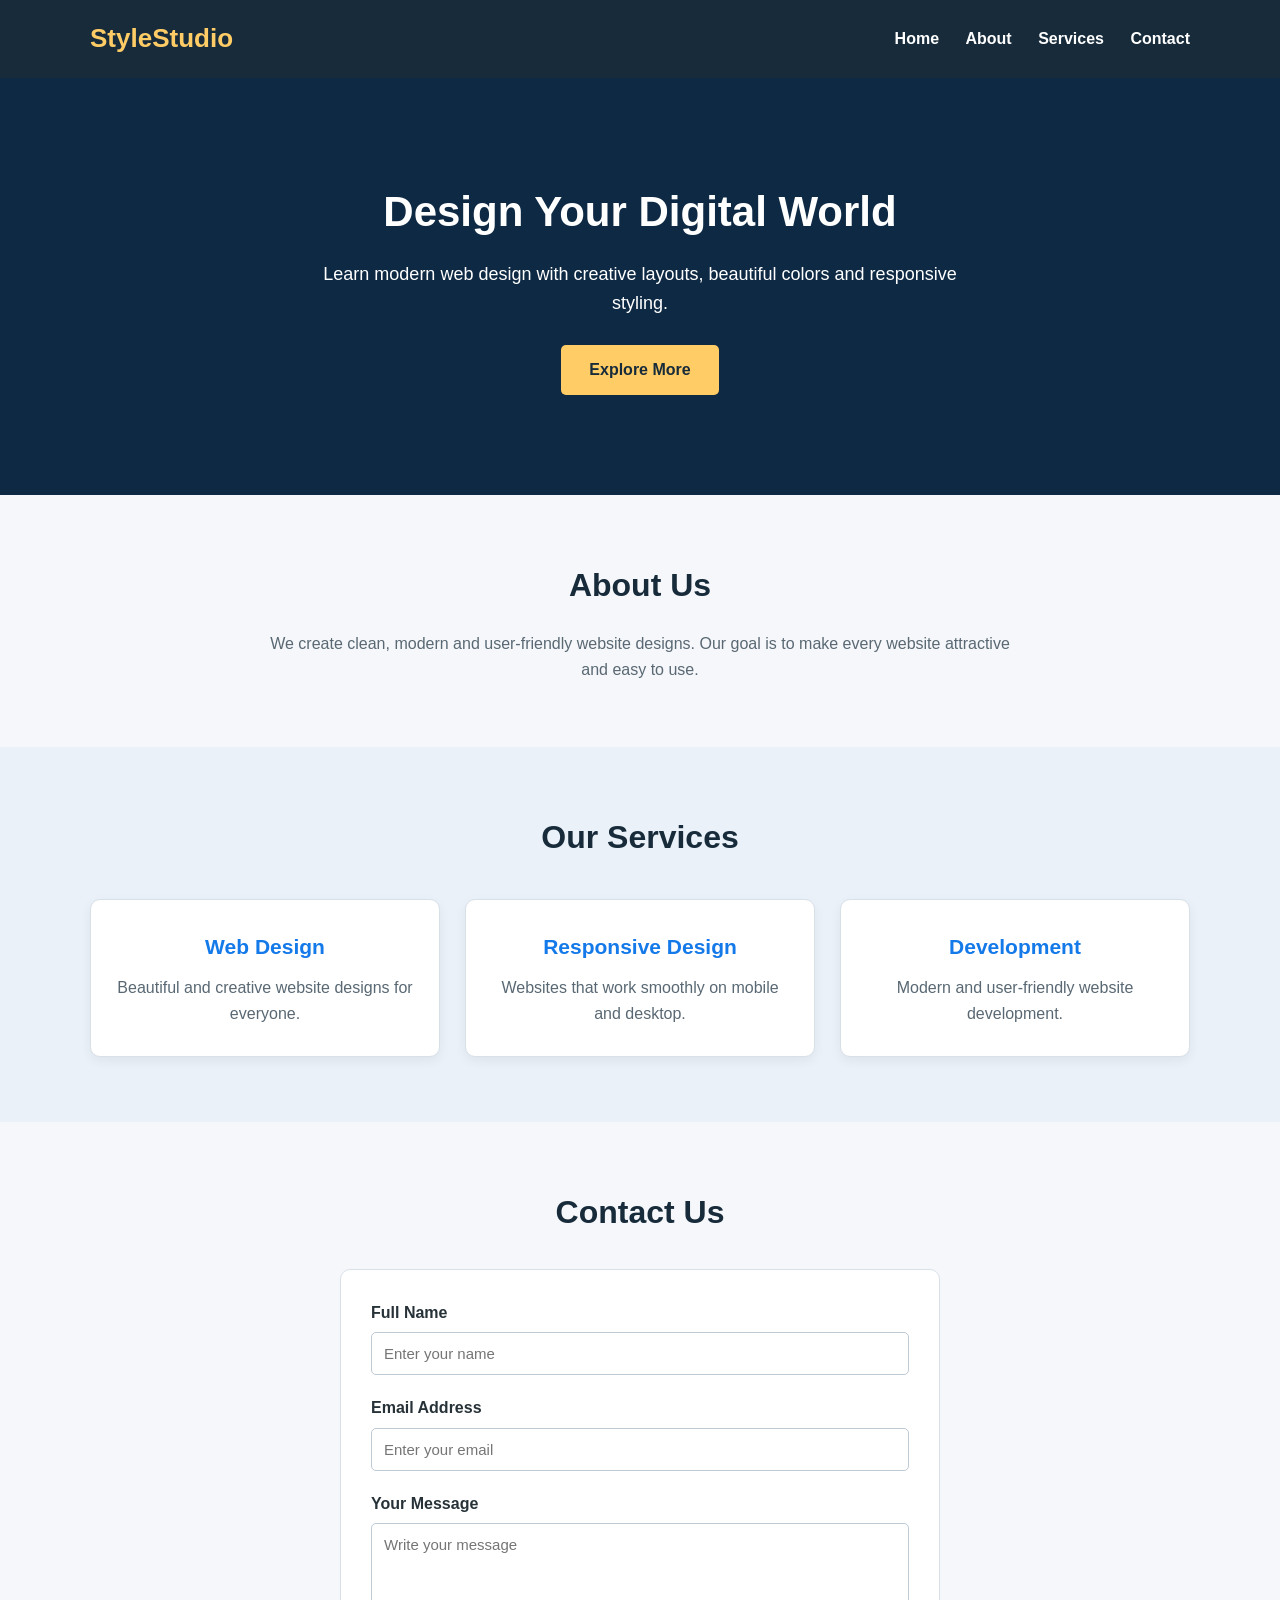
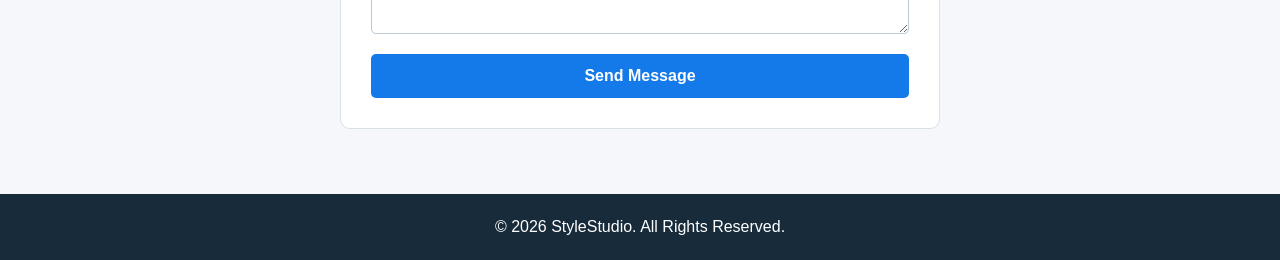
==== day5-html-css/index.html @ 31771933 "Day 5 – Complete HTML & CSS page" ====
<!DOCTYPE html>
<html lang="en">
<head>
    <meta charset="UTF-8">
    <meta name="viewport" content="width=device-width, initial-scale=1.0">
    <title>StyleStudio - CSS Fundamentals</title>
    <link rel="stylesheet" href="style.css">
</head>
<body>

    <!-- Header -->
    <header class="header">
        <div class="container navbar">
            <h2 class="logo">StyleStudio</h2>

            <nav>
                <a href="#home">Home</a>
                <a href="#about">About</a>
                <a href="#services">Services</a>
                <a href="#contact">Contact</a>
            </nav>
        </div>
    </header>

    <!-- Hero Section -->
    <section class="hero" id="home">
        <div class="container hero-content">
            <h1>Design Your Digital World</h1>
            <p>
                Learn modern web design with creative layouts,
                beautiful colors and responsive styling.
            </p>
            <a href="#about" class="btn">Explore More</a>
        </div>
    </section>

    <!-- About Section -->
    <section class="about section" id="about">
        <div class="container">
            <h2 class="section-title">About Us</h2>
            <p class="section-description">
                We create clean, modern and user-friendly website designs.
                Our goal is to make every website attractive and easy to use.
            </p>
        </div>
    </section>

    <!-- Services Section -->
    <section class="services section" id="services">
        <div class="container">
            <h2 class="section-title">Our Services</h2>

            <div class="service-list">
                <div class="service-card">
                    <h3>Web Design</h3>
                    <p>Beautiful and creative website designs for everyone.</p>
                </div>

                <div class="service-card">
                    <h3>Responsive Design</h3>
                    <p>Websites that work smoothly on mobile and desktop.</p>
                </div>

                <div class="service-card">
                    <h3>Development</h3>
                    <p>Modern and user-friendly website development.</p>
                </div>
            </div>
        </div>
    </section>

    <!-- Contact Section -->
    <section class="contact section" id="contact">
        <div class="container">
            <h2 class="section-title">Contact Us</h2>

            <form class="contact-form">
                <label for="name">Full Name</label>
                <input type="text" id="name" placeholder="Enter your name" required>

                <label for="email">Email Address</label>
                <input type="email" id="email" placeholder="Enter your email" required>

                <label for="message">Your Message</label>
                <textarea id="message" rows="5" placeholder="Write your message"></textarea>

                <button type="submit">Send Message</button>
            </form>
        </div>
    </section>

    <!-- Footer -->
    <footer class="footer">
        <p>&copy; 2026 StyleStudio. All Rights Reserved.</p>
    </footer>

</body>
</html>
---- day5-html-css/style.css ----
/* Basic Reset */
* {
    margin: 0;
    padding: 0;
    box-sizing: border-box;
}

/* Body Styling */
body {
    font-family: Arial, Helvetica, sans-serif;
    font-size: 16px;
    line-height: 1.6;
    color: #263238;
    background-color: #f5f7fa;
}

/* Common Container */
.container {
    width: 90%;
    max-width: 1100px;
    margin: auto;
}

/* Header */
.header {
    background-color: #172b3a;
    padding: 18px 0;
}

.navbar {
    display: flex;
    justify-content: space-between;
    align-items: center;
}

.logo {
    color: #ffcc66;
    font-size: 26px;
    font-weight: bold;
}

nav a {
    display: inline-block;
    color: white;
    text-decoration: none;
    margin-left: 22px;
    font-weight: 600;
}

nav a:hover {
    color: #ffcc66;
}

/* Hero Section */
.hero {
    background-image: linear-gradient(
        rgba(13, 27, 38, 0.85),
        rgba(13, 27, 38, 0.85)
    );
    background-color: #1479e9;
    color: white;
    text-align: center;
    padding: 100px 20px;
}

.hero-content h1 {
    font-size: 42px;
    margin-bottom: 15px;
}

.hero-content p {
    max-width: 650px;
    margin: 0 auto 28px;
    font-size: 18px;
}

.btn {
    display: inline-block;
    background-color: #ffcc66;
    color: #172b3a;
    padding: 12px 28px;
    border-radius: 5px;
    text-decoration: none;
    font-weight: bold;
}

.btn:hover {
    background-color: white;
}

/* Common Section */
.section {
    padding: 65px 0;
}

.section-title {
    text-align: center;
    font-size: 32px;
    color: #172b3a;
    margin-bottom: 20px;
}

.section-description {
    max-width: 750px;
    margin: auto;
    text-align: center;
    color: #596873;
}

/* Services */
.services {
    background-color: #eaf1f8;
}

.service-list {
    display: flex;
    gap: 25px;
    margin-top: 35px;
}

.service-card {
    flex: 1;
    background-color: white;
    padding: 30px 22px;
    border: 1px solid #d8e0e8;
    border-radius: 10px;
    text-align: center;
    box-shadow: 0 4px 12px rgba(0, 0, 0, 0.06);
}

.service-card h3 {
    color: #1479e9;
    margin-bottom: 12px;
    font-size: 21px;
}

.service-card p {
    color: #596873;
}

/* Contact Form */
.contact-form {
    max-width: 600px;
    margin: 30px auto 0;
    padding: 30px;
    background-color: white;
    border: 1px solid #d8e0e8;
    border-radius: 10px;
}

.contact-form label {
    display: block;
    margin-bottom: 7px;
    font-weight: bold;
}

.contact-form input,
.contact-form textarea {
    display: block;
    width: 100%;
    padding: 12px;
    margin-bottom: 20px;
    border: 1px solid #bdc9d3;
    border-radius: 5px;
    font-family: inherit;
    font-size: 15px;
}

.contact-form input:focus,
.contact-form textarea:focus {
    outline: none;
    border-color: #1479e9;
}

.contact-form button {
    width: 100%;
    padding: 13px;
    border: none;
    border-radius: 5px;
    background-color: #1479e9;
    color: white;
    font-size: 16px;
    font-weight: bold;
    cursor: pointer;
}

.contact-form button:hover {
    background-color: #0d1b26;
}

/* Footer */
.footer {
    background-color: #172b3a;
    color: white;
    text-align: center;
    padding: 20px;
}

/* Responsive Design */
@media (max-width: 768px) {
    .navbar {
        flex-direction: column;
        gap: 15px;
    }

    nav a {
        margin: 5px 8px;
    }

    .hero {
        padding: 70px 15px;
    }

    .hero-content h1 {
        font-size: 30px;
    }

    .service-list {
        flex-direction: column;
    }

    .section {
        padding: 45px 0;
    }
}

@media (max-width: 480px) {
    .logo {
        font-size: 23px;
    }

    nav a {
        font-size: 14px;
        margin: 4px;
    }

    .hero-content h1 {
        font-size: 26px;
    }

    .hero-content p {
        font-size: 16px;
    }

    .contact-form {
        padding: 20px;
    }
}
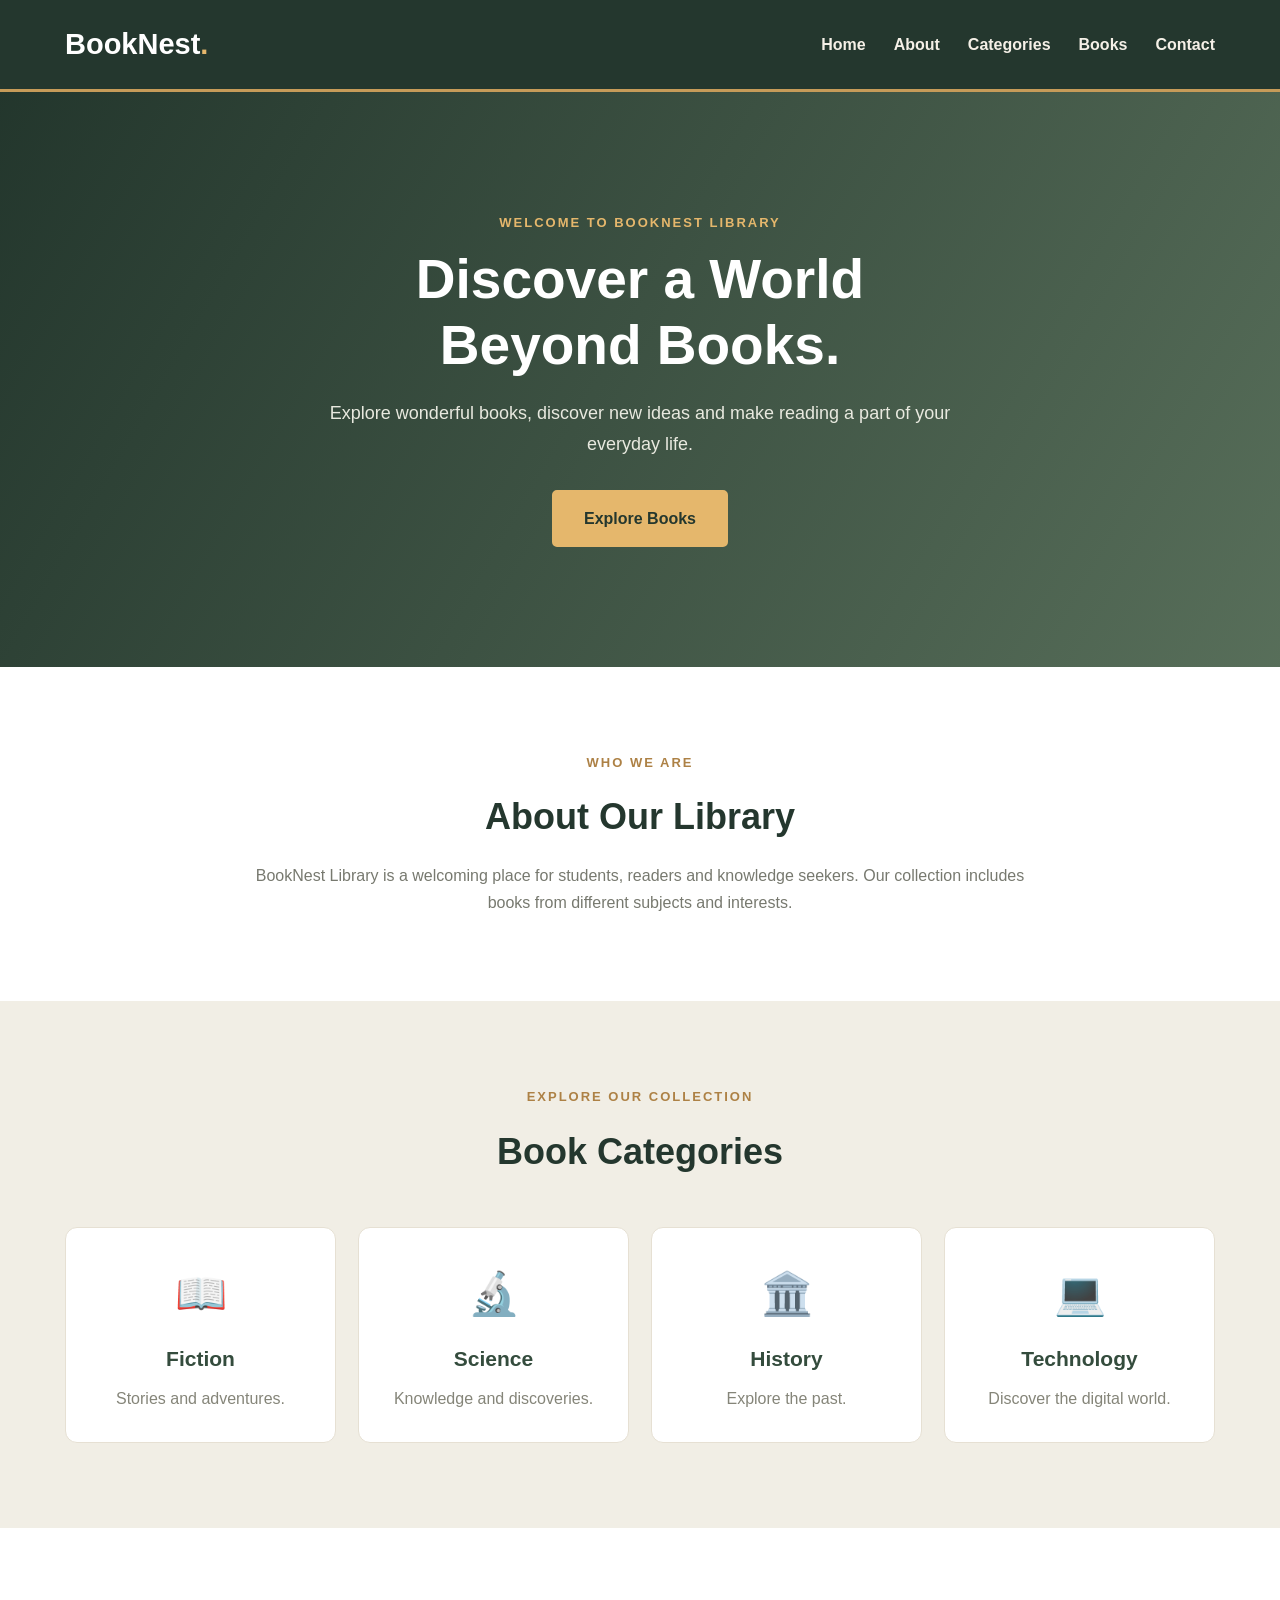
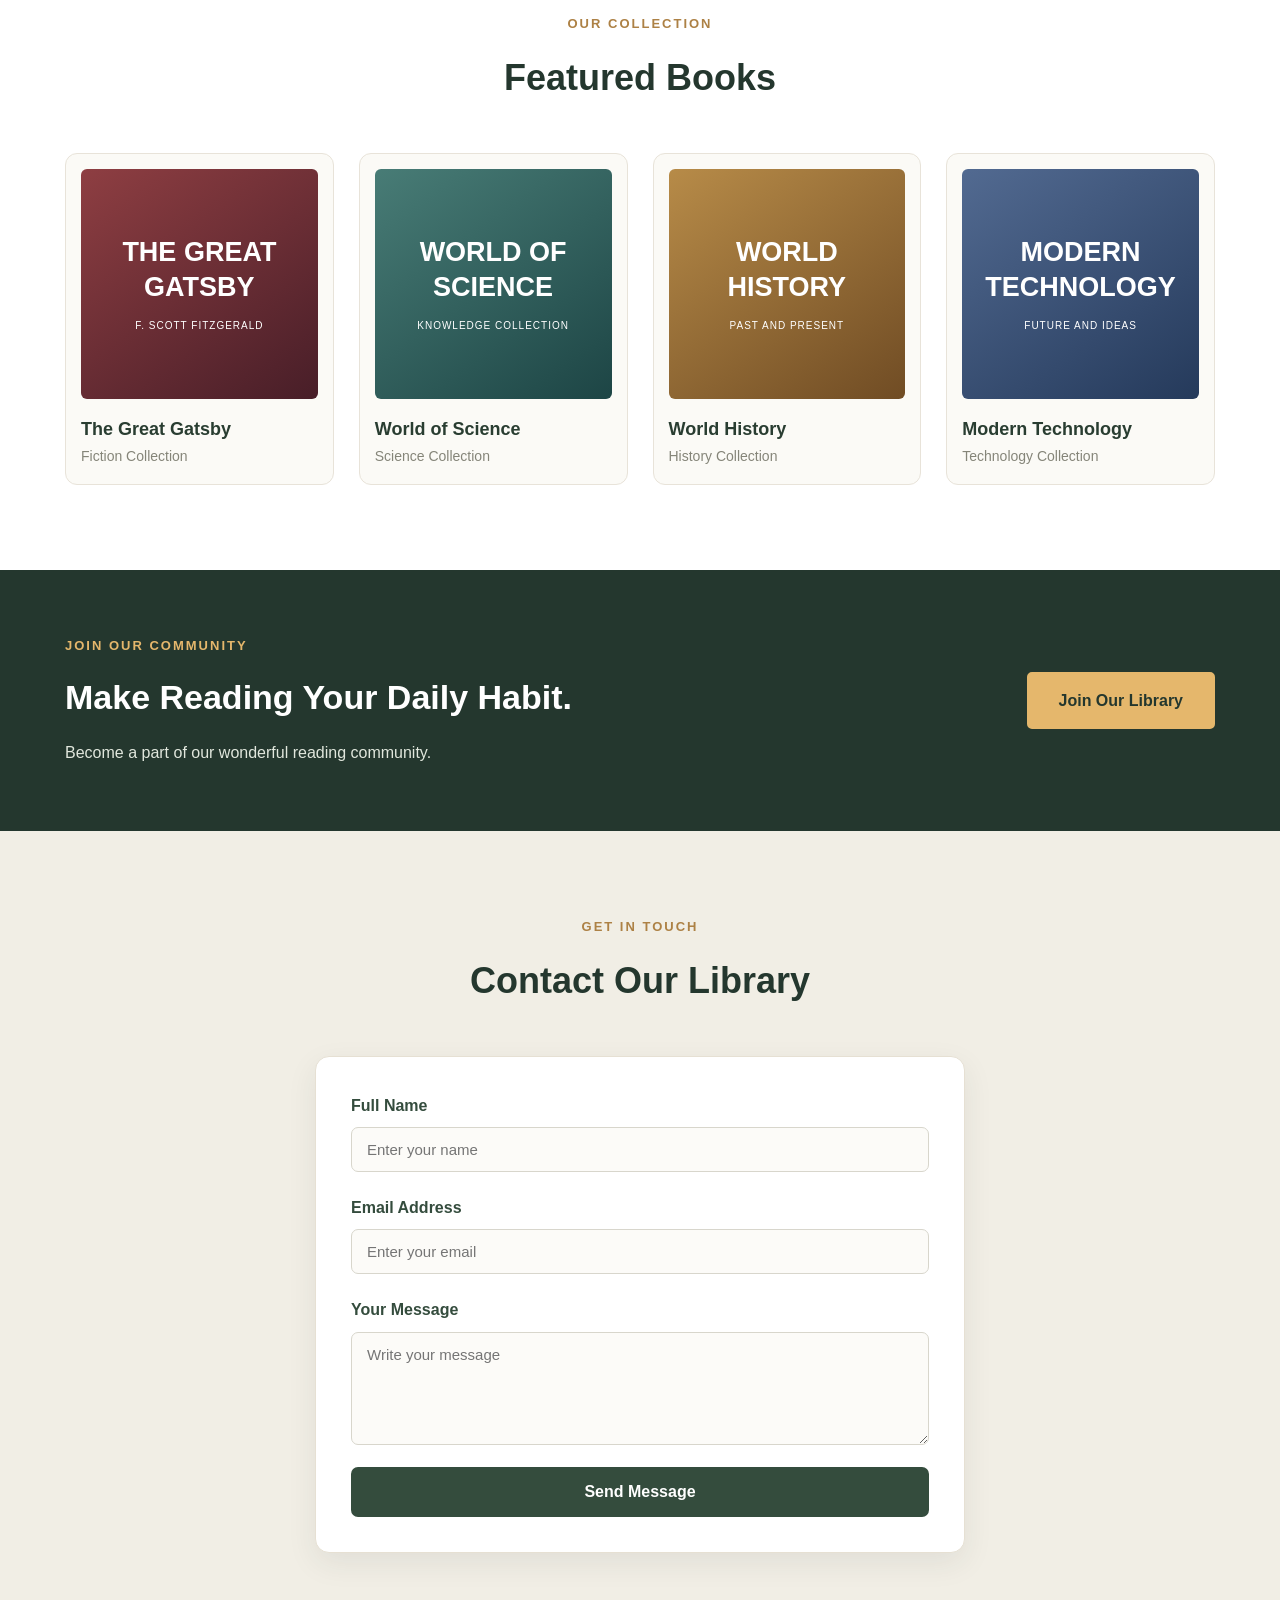
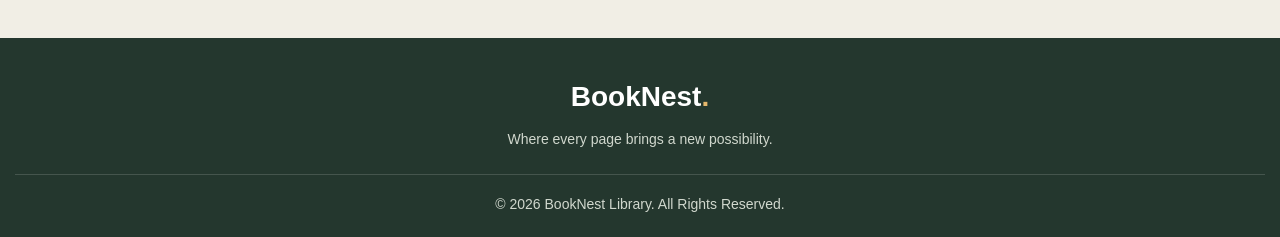
==== commit 113d4317: "Day 4 and Day 5 – Library Website" ====
--- a/day5-html-css/index.html
+++ b/day5-html-css/index.html
@@ -4,7 +4,7 @@
 <head>
     <meta charset="UTF-8">
     <meta name="viewport" content="width=device-width, initial-scale=1.0">
-    <title>StyleStudio - CSS Fundamentals</title>
+    <title>BookNest Library - Day 5</title>
     <link rel="stylesheet" href="style.css">
 </head>
 <body>
@@ -12,87 +12,192 @@
     <!-- Header -->
     <header class="header">
         <div class="container navbar">
-            <h2 class="logo">StyleStudio</h2>
+
+            <h1 class="logo">BookNest<span>.</span></h1>
 
             <nav>
                 <a href="#home">Home</a>
                 <a href="#about">About</a>
-                <a href="#services">Services</a>
+                <a href="#categories">Categories</a>
+                <a href="#books">Books</a>
                 <a href="#contact">Contact</a>
             </nav>
+
         </div>
     </header>
 
-    <!-- Hero Section -->
+    <!-- Hero -->
     <section class="hero" id="home">
-        <div class="container hero-content">
-            <h1>Design Your Digital World</h1>
+        <div class="container">
+            <p class="tag">WELCOME TO BOOKNEST LIBRARY</p>
+
+            <h2>Discover a World<br>Beyond Books.</h2>
+
             <p>
-                Learn modern web design with creative layouts,
-                beautiful colors and responsive styling.
+                Explore wonderful books, discover new ideas
+                and make reading a part of your everyday life.
             </p>
-            <a href="#about" class="btn">Explore More</a>
-        </div>
-    </section>
-
-    <!-- About Section -->
+
+            <a href="#books" class="btn">Explore Books</a>
+        </div>
+    </section>
+
+    <!-- About -->
     <section class="about section" id="about">
         <div class="container">
-            <h2 class="section-title">About Us</h2>
-            <p class="section-description">
-                We create clean, modern and user-friendly website designs.
-                Our goal is to make every website attractive and easy to use.
+            <p class="tag">WHO WE ARE</p>
+
+            <h2>About Our Library</h2>
+
+            <p>
+                BookNest Library is a welcoming place for students,
+                readers and knowledge seekers. Our collection includes
+                books from different subjects and interests.
             </p>
         </div>
     </section>
 
-    <!-- Services Section -->
-    <section class="services section" id="services">
-        <div class="container">
-            <h2 class="section-title">Our Services</h2>
-
-            <div class="service-list">
-                <div class="service-card">
-                    <h3>Web Design</h3>
-                    <p>Beautiful and creative website designs for everyone.</p>
-                </div>
-
-                <div class="service-card">
-                    <h3>Responsive Design</h3>
-                    <p>Websites that work smoothly on mobile and desktop.</p>
-                </div>
-
-                <div class="service-card">
-                    <h3>Development</h3>
-                    <p>Modern and user-friendly website development.</p>
-                </div>
-            </div>
-        </div>
-    </section>
-
-    <!-- Contact Section -->
+    <!-- Categories -->
+    <section class="categories section" id="categories">
+        <div class="container">
+
+            <div class="heading">
+                <p class="tag">EXPLORE OUR COLLECTION</p>
+                <h2>Book Categories</h2>
+            </div>
+
+            <div class="category-list">
+
+                <div class="category-card">
+                    <span>📖</span>
+                    <h3>Fiction</h3>
+                    <p>Stories and adventures.</p>
+                </div>
+
+                <div class="category-card">
+                    <span>🔬</span>
+                    <h3>Science</h3>
+                    <p>Knowledge and discoveries.</p>
+                </div>
+
+                <div class="category-card">
+                    <span>🏛️</span>
+                    <h3>History</h3>
+                    <p>Explore the past.</p>
+                </div>
+
+                <div class="category-card">
+                    <span>💻</span>
+                    <h3>Technology</h3>
+                    <p>Discover the digital world.</p>
+                </div>
+
+            </div>
+        </div>
+    </section>
+
+    <!-- Featured Books -->
+    <section class="books section" id="books">
+        <div class="container">
+
+            <div class="heading">
+                <p class="tag">OUR COLLECTION</p>
+                <h2>Featured Books</h2>
+            </div>
+
+            <div class="book-list">
+
+                <div class="book-card">
+                    <div class="book-cover cover-one">
+                        <h3>THE GREAT<br>GATSBY</h3>
+                        <p>F. SCOTT FITZGERALD</p>
+                    </div>
+                    <h3>The Great Gatsby</h3>
+                    <p>Fiction Collection</p>
+                </div>
+
+                <div class="book-card">
+                    <div class="book-cover cover-two">
+                        <h3>WORLD OF<br>SCIENCE</h3>
+                        <p>KNOWLEDGE COLLECTION</p>
+                    </div>
+                    <h3>World of Science</h3>
+                    <p>Science Collection</p>
+                </div>
+
+                <div class="book-card">
+                    <div class="book-cover cover-three">
+                        <h3>WORLD<br>HISTORY</h3>
+                        <p>PAST AND PRESENT</p>
+                    </div>
+                    <h3>World History</h3>
+                    <p>History Collection</p>
+                </div>
+
+                <div class="book-card">
+                    <div class="book-cover cover-four">
+                        <h3>MODERN<br>TECHNOLOGY</h3>
+                        <p>FUTURE AND IDEAS</p>
+                    </div>
+                    <h3>Modern Technology</h3>
+                    <p>Technology Collection</p>
+                </div>
+
+            </div>
+        </div>
+    </section>
+
+    <!-- Membership -->
+    <section class="membership">
+        <div class="container membership-content">
+
+            <div>
+                <p class="tag">JOIN OUR COMMUNITY</p>
+                <h2>Make Reading Your Daily Habit.</h2>
+                <p>Become a part of our wonderful reading community.</p>
+            </div>
+
+            <a href="#contact" class="btn">Join Our Library</a>
+
+        </div>
+    </section>
+
+    <!-- Contact -->
     <section class="contact section" id="contact">
         <div class="container">
-            <h2 class="section-title">Contact Us</h2>
+
+            <div class="heading">
+                <p class="tag">GET IN TOUCH</p>
+                <h2>Contact Our Library</h2>
+            </div>
 
             <form class="contact-form">
+
                 <label for="name">Full Name</label>
-                <input type="text" id="name" placeholder="Enter your name" required>
+                <input type="text" id="name"
+                       placeholder="Enter your name" required>
 
                 <label for="email">Email Address</label>
-                <input type="email" id="email" placeholder="Enter your email" required>
+                <input type="email" id="email"
+                       placeholder="Enter your email" required>
 
                 <label for="message">Your Message</label>
-                <textarea id="message" rows="5" placeholder="Write your message"></textarea>
+                <textarea id="message" rows="5"
+                          placeholder="Write your message"></textarea>
 
                 <button type="submit">Send Message</button>
+
             </form>
         </div>
     </section>
 
     <!-- Footer -->
     <footer class="footer">
-        <p>&copy; 2026 StyleStudio. All Rights Reserved.</p>
+        <h2>BookNest<span>.</span></h2>
+        <p>Where every page brings a new possibility.</p>
+        <p class="copyright">
+            &copy; 2026 BookNest Library. All Rights Reserved.
+        </p>
     </footer>
 
 </body>
--- a/day5-html-css/style.css
+++ b/day5-html-css/style.css
@@ -1,31 +1,42 @@
 
-/* Basic Reset */
+/* ===================================
+   BOOKNEST LIBRARY - DAY 5 CSS
+=================================== */
+
+/* 1. BOX MODEL */
+
 * {
     margin: 0;
     padding: 0;
     box-sizing: border-box;
 }
 
-/* Body Styling */
+html {
+    scroll-behavior: smooth;
+}
+
 body {
-    font-family: Arial, Helvetica, sans-serif;
+    font-family: 'Segoe UI', Arial, sans-serif;
     font-size: 16px;
-    line-height: 1.6;
-    color: #263238;
-    background-color: #f5f7fa;
-}
-
-/* Common Container */
+    line-height: 1.7;
+    color: #30372f;
+    background-color: #fbfaf6;
+}
+
+/* 2. CONTAINER */
+
 .container {
     width: 90%;
-    max-width: 1100px;
+    max-width: 1150px;
     margin: auto;
 }
 
-/* Header */
+/* 3. HEADER */
+
 .header {
-    background-color: #172b3a;
-    padding: 18px 0;
+    background-color: #24372e;
+    padding: 20px 0;
+    border-bottom: 3px solid #c69b59;
 }
 
 .navbar {
@@ -35,215 +46,446 @@
 }
 
 .logo {
-    color: #ffcc66;
-    font-size: 26px;
-    font-weight: bold;
+    color: white;
+    font-size: 29px;
+    font-weight: 800;
+}
+
+.logo span,
+.footer span {
+    color: #e5b76c;
+}
+
+/* 4. NAVIGATION */
+
+nav {
+    display: flex;
+    gap: 28px;
 }
 
 nav a {
     display: inline-block;
-    color: white;
+    color: #f5f0e7;
     text-decoration: none;
-    margin-left: 22px;
     font-weight: 600;
+    transition: 0.3s;
 }
 
 nav a:hover {
-    color: #ffcc66;
-}
-
-/* Hero Section */
+    color: #e5b76c;
+}
+
+/* 5. HERO */
+
 .hero {
     background-image: linear-gradient(
-        rgba(13, 27, 38, 0.85),
-        rgba(13, 27, 38, 0.85)
+        120deg,
+        rgba(28, 48, 38, 0.97),
+        rgba(65, 91, 68, 0.88)
     );
-    background-color: #1479e9;
-    color: white;
-    text-align: center;
-    padding: 100px 20px;
-}
-
-.hero-content h1 {
-    font-size: 42px;
-    margin-bottom: 15px;
-}
-
-.hero-content p {
+
+    color: white;
+    text-align: center;
+    padding: 120px 20px;
+}
+
+.hero .tag {
+    color: #e5b76c;
+}
+
+.tag {
+    color: #ad8145;
+    font-size: 13px;
+    font-weight: 800;
+    letter-spacing: 2px;
+    margin-bottom: 12px;
+}
+
+.hero h2 {
+    font-size: 55px;
+    line-height: 1.2;
+    margin-bottom: 20px;
+}
+
+.hero p:not(.tag) {
     max-width: 650px;
-    margin: 0 auto 28px;
+    margin: 0 auto 30px;
+    color: #e8e9df;
     font-size: 18px;
 }
+
+/* 6. BUTTON */
 
 .btn {
     display: inline-block;
-    background-color: #ffcc66;
-    color: #172b3a;
-    padding: 12px 28px;
+    background-color: #e5b76c;
+    color: #24372e;
+    padding: 13px 30px;
+    border: 2px solid #e5b76c;
     border-radius: 5px;
     text-decoration: none;
     font-weight: bold;
+    transition: 0.3s;
 }
 
 .btn:hover {
+    background-color: transparent;
+    color: white;
+    transform: translateY(-3px);
+}
+
+/* 7. COMMON SECTION */
+
+.section {
+    padding: 85px 0;
+}
+
+.heading {
+    text-align: center;
+    margin-bottom: 45px;
+}
+
+.heading h2,
+.about h2 {
+    color: #24372e;
+    font-size: 36px;
+    margin-bottom: 15px;
+}
+
+/* 8. ABOUT */
+
+.about {
     background-color: white;
-}
-
-/* Common Section */
-.section {
+    text-align: center;
+}
+
+.about .container {
+    max-width: 800px;
+}
+
+.about p:not(.tag) {
+    color: #77796f;
+}
+
+/* 9. CATEGORIES */
+
+.categories {
+    background-color: #f1eee5;
+}
+
+.category-list {
+    display: flex;
+    flex-wrap: wrap;
+    gap: 22px;
+}
+
+.category-card {
+    flex: 1 1 220px;
+    background-color: white;
+    padding: 30px 20px;
+    text-align: center;
+    border: 1px solid #e6e0d3;
+    border-radius: 12px;
+    transition: 0.3s;
+}
+
+.category-card:hover {
+    transform: translateY(-7px);
+    border-color: #c69b59;
+    box-shadow: 0 10px 25px rgba(36, 55, 46, 0.12);
+}
+
+.category-card span {
+    display: block;
+    font-size: 42px;
+    margin-bottom: 12px;
+}
+
+.category-card h3 {
+    color: #344c3d;
+    font-size: 21px;
+    margin-bottom: 8px;
+}
+
+.category-card p {
+    color: #858579;
+}
+
+/* 10. BOOK CARDS */
+
+.books {
+    background-color: white;
+}
+
+.book-list {
+    display: flex;
+    flex-wrap: wrap;
+    gap: 25px;
+}
+
+.book-card {
+    flex: 1 1 220px;
+    background-color: #fbfaf6;
+    padding: 15px;
+    border: 1px solid #e8e3d9;
+    border-radius: 12px;
+    transition: 0.3s;
+}
+
+.book-card:hover {
+    transform: translateY(-7px);
+    box-shadow: 0 12px 28px rgba(36, 55, 46, 0.12);
+}
+
+.book-cover {
+    min-height: 230px;
+    padding: 25px 15px;
+    color: white;
+    display: flex;
+    flex-direction: column;
+    justify-content: center;
+    align-items: center;
+    text-align: center;
+    border-radius: 6px;
+    margin-bottom: 15px;
+}
+
+.book-cover h3 {
+    font-size: 27px;
+    line-height: 1.3;
+    margin-bottom: 12px;
+}
+
+.book-cover p {
+    font-size: 10px;
+    letter-spacing: 1px;
+}
+
+.cover-one {
+    background: linear-gradient(145deg, #8e3e42, #481e28);
+}
+
+.cover-two {
+    background: linear-gradient(145deg, #487c76, #1d4545);
+}
+
+.cover-three {
+    background: linear-gradient(145deg, #b78b48, #704c24);
+}
+
+.cover-four {
+    background: linear-gradient(145deg, #526a91, #253a5b);
+}
+
+.book-card > h3 {
+    color: #293d31;
+    font-size: 18px;
+}
+
+.book-card > p {
+    color: #858579;
+    font-size: 14px;
+}
+
+/* 11. MEMBERSHIP */
+
+.membership {
+    background-color: #24372e;
+    color: white;
     padding: 65px 0;
 }
 
-.section-title {
-    text-align: center;
-    font-size: 32px;
-    color: #172b3a;
-    margin-bottom: 20px;
-}
-
-.section-description {
-    max-width: 750px;
+.membership-content {
+    display: flex;
+    justify-content: space-between;
+    align-items: center;
+    gap: 30px;
+}
+
+.membership h2 {
+    font-size: 34px;
+    margin-bottom: 12px;
+}
+
+.membership .tag {
+    color: #e5b76c;
+}
+
+.membership-content p:not(.tag) {
+    color: #e1e7dd;
+}
+
+/* 12. CONTACT FORM */
+
+.contact {
+    background-color: #f1eee5;
+}
+
+.contact-form {
+    max-width: 650px;
     margin: auto;
-    text-align: center;
-    color: #596873;
-}
-
-/* Services */
-.services {
-    background-color: #eaf1f8;
-}
-
-.service-list {
-    display: flex;
-    gap: 25px;
-    margin-top: 35px;
-}
-
-.service-card {
-    flex: 1;
+    padding: 35px;
     background-color: white;
-    padding: 30px 22px;
-    border: 1px solid #d8e0e8;
-    border-radius: 10px;
-    text-align: center;
-    box-shadow: 0 4px 12px rgba(0, 0, 0, 0.06);
-}
-
-.service-card h3 {
-    color: #1479e9;
-    margin-bottom: 12px;
-    font-size: 21px;
-}
-
-.service-card p {
-    color: #596873;
-}
-
-/* Contact Form */
-.contact-form {
-    max-width: 600px;
-    margin: 30px auto 0;
-    padding: 30px;
-    background-color: white;
-    border: 1px solid #d8e0e8;
-    border-radius: 10px;
+    border: 1px solid #e6e0d3;
+    border-radius: 14px;
+    box-shadow: 0 10px 30px rgba(36, 55, 46, 0.08);
 }
 
 .contact-form label {
     display: block;
-    margin-bottom: 7px;
+    color: #344c3d;
     font-weight: bold;
+    margin-bottom: 8px;
 }
 
 .contact-form input,
 .contact-form textarea {
     display: block;
     width: 100%;
-    padding: 12px;
-    margin-bottom: 20px;
-    border: 1px solid #bdc9d3;
-    border-radius: 5px;
+    padding: 13px 15px;
+    margin-bottom: 22px;
+    border: 1px solid #d8d6cc;
+    border-radius: 7px;
+    background-color: #fcfbf8;
     font-family: inherit;
     font-size: 15px;
+    outline: none;
 }
 
 .contact-form input:focus,
 .contact-form textarea:focus {
-    outline: none;
-    border-color: #1479e9;
+    border-color: #8b9c79;
+    box-shadow: 0 0 0 3px rgba(139, 156, 121, 0.15);
+}
+
+.contact-form textarea {
+    resize: vertical;
 }
 
 .contact-form button {
+    display: block;
     width: 100%;
-    padding: 13px;
-    border: none;
-    border-radius: 5px;
-    background-color: #1479e9;
-    color: white;
+    padding: 14px;
+    background-color: #344c3d;
+    color: white;
+    border: 2px solid #344c3d;
+    border-radius: 7px;
     font-size: 16px;
     font-weight: bold;
     cursor: pointer;
+    transition: 0.3s;
 }
 
 .contact-form button:hover {
-    background-color: #0d1b26;
-}
-
-/* Footer */
+    background-color: #e5b76c;
+    color: #24372e;
+    border-color: #e5b76c;
+}
+
+/* 13. FOOTER */
+
 .footer {
-    background-color: #172b3a;
-    color: white;
-    text-align: center;
-    padding: 20px;
-}
-
-/* Responsive Design */
+    background-color: #24372e;
+    color: white;
+    text-align: center;
+    padding: 35px 15px 20px;
+}
+
+.footer h2 {
+    font-size: 28px;
+    margin-bottom: 8px;
+}
+
+.footer p {
+    color: #d1d8ce;
+    font-size: 14px;
+}
+
+.copyright {
+    border-top: 1px solid rgba(255,255,255,0.15);
+    margin-top: 22px;
+    padding-top: 18px;
+}
+
+/* 14. TABLET RESPONSIVE */
+
 @media (max-width: 768px) {
+
     .navbar {
         flex-direction: column;
+        gap: 16px;
+    }
+
+    nav {
+        flex-wrap: wrap;
+        justify-content: center;
         gap: 15px;
     }
 
+    .hero {
+        padding: 85px 20px;
+    }
+
+    .hero h2 {
+        font-size: 40px;
+    }
+
+    .membership-content {
+        flex-direction: column;
+        align-items: flex-start;
+    }
+
+    .section {
+        padding: 65px 0;
+    }
+}
+
+/* 15. MOBILE RESPONSIVE */
+
+@media (max-width: 480px) {
+
+    .container {
+        width: 92%;
+    }
+
+    .logo {
+        font-size: 25px;
+    }
+
+    nav {
+        gap: 10px;
+    }
+
     nav a {
-        margin: 5px 8px;
+        font-size: 13px;
     }
 
     .hero {
-        padding: 70px 15px;
-    }
-
-    .hero-content h1 {
-        font-size: 30px;
-    }
-
-    .service-list {
-        flex-direction: column;
-    }
-
-    .section {
-        padding: 45px 0;
-    }
-}
-
-@media (max-width: 480px) {
-    .logo {
-        font-size: 23px;
-    }
-
-    nav a {
-        font-size: 14px;
-        margin: 4px;
-    }
-
-    .hero-content h1 {
-        font-size: 26px;
-    }
-
-    .hero-content p {
-        font-size: 16px;
+        padding: 65px 15px;
+    }
+
+    .hero h2 {
+        font-size: 33px;
+    }
+
+    .hero p:not(.tag) {
+        font-size: 15px;
+    }
+
+    .heading h2,
+    .about h2 {
+        font-size: 28px;
+    }
+
+    .membership h2 {
+        font-size: 27px;
     }
 
     .contact-form {
-        padding: 20px;
-    }
-}
+        padding: 23px 18px;
+    }
+
+    .book-cover {
+        min-height: 210px;
+    }
+}
